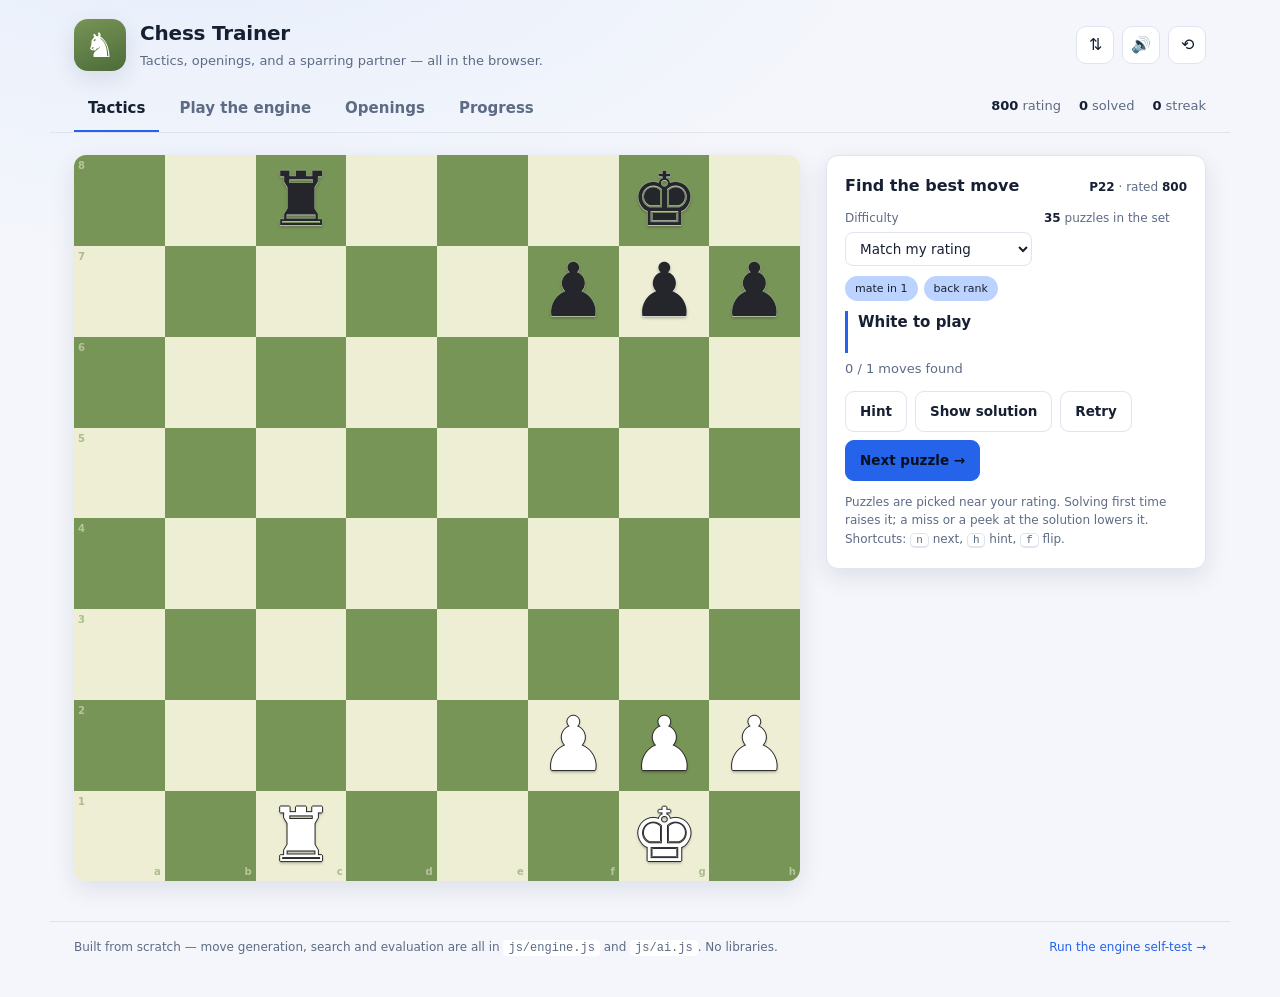
==== index.html @ a55cef51 "Chess Trainer: tactics, openings and an engine to play against A browser chess trainer written from " ====
<!doctype html>
<html lang="en">
<head>
<meta charset="utf-8">
<meta name="viewport" content="width=device-width, initial-scale=1">
<title>Chess Trainer — tactics, openings and a sparring partner</title>
<meta name="description" content="A browser chess trainer: rated tactics puzzles, an opening repertoire drill, and an engine to play against. No accounts, no server.">
<link rel="stylesheet" href="css/style.css">
<link rel="icon" href="data:image/svg+xml,<svg xmlns='http://www.w3.org/2000/svg' viewBox='0 0 100 100'><text y='.9em' font-size='90'>♞</text></svg>">
</head>
<body>

<header class="topbar">
  <div class="brand">
    <span class="brand-mark">♞</span>
    <div>
      <h1>Chess Trainer</h1>
      <p class="tagline">Tactics, openings, and a sparring partner — all in the browser.</p>
    </div>
  </div>
  <div class="topbar-actions">
    <button id="flip" class="icon-btn" title="Flip the board (f)" aria-label="Flip the board">⇅</button>
    <button id="sound" class="icon-btn" title="Toggle sound" aria-label="Toggle sound">🔊</button>
    <button id="reset" class="icon-btn danger" title="Reset all progress" aria-label="Reset all progress">⟲</button>
  </div>
</header>

<nav class="tabs" role="tablist">
  <button class="tab active" data-mode="puzzles" role="tab">Tactics</button>
  <button class="tab" data-mode="play" role="tab">Play the engine</button>
  <button class="tab" data-mode="openings" role="tab">Openings</button>
  <button class="tab" data-mode="stats" role="tab">Progress</button>
  <div class="quickstats">
    <span><b id="stat-rating">800</b> rating</span>
    <span><b id="stat-solved">0</b> solved</span>
    <span><b id="stat-streak">0</b> streak</span>
  </div>
</nav>

<main class="layout">

  <section class="board-col">
    <div class="board-wrap">
      <div id="eval" class="eval hidden" aria-hidden="true">
        <div class="eval-track"><div id="eval-fill" class="eval-fill"></div></div>
        <span id="eval-text" class="eval-text">0.0</span>
      </div>
      <div id="board"></div>
    </div>
  </section>

  <section class="side">

    <!-- ------------------------------------------------------------ TACTICS -->
    <div class="panel" data-mode="puzzles">
      <div class="panel-head">
        <h2>Find the best move</h2>
        <span class="meta"><b id="puzzle-id">—</b> · rated <b id="puzzle-rating">—</b></span>
      </div>
      <div class="controls">
        <label>Difficulty
          <select id="puzzle-band">
            <option value="auto">Match my rating</option>
            <option value="easy">Easy (under 1000)</option>
            <option value="medium">Medium (1000–1450)</option>
            <option value="hard">Hard (1450+)</option>
          </select>
        </label>
        <span class="meta pool-count"><b id="puzzle-count">0</b> puzzles in the set</span>
      </div>
      <div id="puzzle-themes" class="chips"></div>
      <p id="puzzle-status" class="status neutral">Loading…</p>
      <p class="sub" id="puzzle-progress"></p>
      <p id="puzzle-explain" class="explain hidden"></p>
      <div class="btn-row">
        <button id="puzzle-hint" class="btn">Hint</button>
        <button id="puzzle-solution" class="btn ghost">Show solution</button>
        <button id="puzzle-retry" class="btn ghost">Retry</button>
        <button id="puzzle-next" class="btn primary">Next puzzle →</button>
      </div>
      <p class="fineprint">Puzzles are picked near your rating. Solving first time raises it; a miss or a peek at
        the solution lowers it. Shortcuts: <kbd>n</kbd> next, <kbd>h</kbd> hint, <kbd>f</kbd> flip.</p>
    </div>

    <!-- --------------------------------------------------------------- PLAY -->
    <div class="panel hidden" data-mode="play">
      <div class="panel-head">
        <h2>Play a game</h2>
        <span class="meta">strength <b id="level-elo">~1000</b></span>
      </div>
      <div class="controls">
        <label>Play as
          <select id="play-color">
            <option value="w">White</option>
            <option value="b">Black</option>
            <option value="random">Random</option>
          </select>
        </label>
        <label>Level
          <select id="play-level"></select>
        </label>
      </div>
      <p id="play-status" class="status neutral">Press “New game”.</p>
      <div id="move-list" class="move-list"><div class="empty">No moves yet.</div></div>
      <div class="btn-row">
        <button id="play-hint" class="btn">Hint</button>
        <button id="play-undo" class="btn ghost">Take back</button>
        <button id="play-new" class="btn primary">New game</button>
      </div>
      <p class="fineprint">The engine searches with alpha-beta pruning and a quiescence search, so it will not
        hang pieces to a simple recapture. Lower levels deliberately pick slightly worse moves.</p>
    </div>

    <!-- ----------------------------------------------------------- OPENINGS -->
    <div class="panel hidden" data-mode="openings">
      <div class="panel-head">
        <h2>Drill an opening</h2>
        <span class="meta" id="opening-progress"></span>
      </div>
      <select id="opening-select" class="wide"></select>
      <p id="opening-blurb" class="sub"></p>
      <p id="opening-status" class="status neutral"></p>
      <p id="opening-note" class="explain hidden"></p>
      <div id="opening-line" class="line"></div>
      <div class="btn-row">
        <button id="opening-reveal" class="btn">Reveal move</button>
        <button id="opening-restart" class="btn primary">Restart line</button>
      </div>
      <p class="fineprint">You play one side; the main line answers automatically. Wrong moves are taken back so
        you never learn the mistake by muscle memory.</p>
    </div>

    <!-- -------------------------------------------------------------- STATS -->
    <div class="panel hidden" data-mode="stats">
      <div class="panel-head"><h2>Progress</h2></div>
      <div class="tiles">
        <div class="tile"><b id="s-rating">800</b><span>puzzle rating</span></div>
        <div class="tile"><b id="s-solved">0</b><span>solved</span></div>
        <div class="tile"><b id="s-accuracy">0%</b><span>first-try rate</span></div>
        <div class="tile"><b id="s-best">0</b><span>best streak</span></div>
        <div class="tile"><b id="s-attempts">0</b><span>attempts</span></div>
        <div class="tile"><b id="s-games">0</b><span>games played</span></div>
      </div>
      <h3>Rating over time</h3>
      <svg id="rating-chart" viewBox="0 0 600 130" preserveAspectRatio="none" class="chart"></svg>
      <h3>By theme</h3>
      <div id="theme-list" class="theme-list"></div>
      <h3>Openings</h3>
      <div id="opening-stats" class="theme-list"></div>
      <h3>Games vs the engine</h3>
      <p class="sub">Record: <b id="s-record">0W / 0D / 0L</b></p>
      <p class="fineprint">Everything is stored in this browser only (localStorage). Nothing is uploaded anywhere.</p>
    </div>

  </section>
</main>

<footer class="foot">
  <span>Built from scratch — move generation, search and evaluation are all in
    <code>js/engine.js</code> and <code>js/ai.js</code>. No libraries.</span>
  <a href="validate.html">Run the engine self-test →</a>
</footer>

<script src="js/engine.js"></script>
<script src="js/ai.js"></script>
<script src="js/puzzles.js"></script>
<script src="js/openings.js"></script>
<script src="js/board.js"></script>
<script src="js/app.js"></script>
</body>
</html>
---- css/style.css ----
/* Chess Trainer — one stylesheet, no framework. */

:root {
  --bg: #10141c;
  --bg-soft: #161c27;
  --panel: #1b2231;
  --line: #293246;
  --text: #e6ebf5;
  --muted: #94a1bb;
  --accent: #6ea8fe;
  --accent-dim: #2b4a7d;
  --good: #7bd88f;
  --bad: #ff8080;
  --sq-light: #edeed3;
  --sq-dark: #779556;
  --sq-sel: #f6f36c;
  --radius: 12px;
  --shadow: 0 10px 30px rgba(0, 0, 0, .35);
  color-scheme: dark;
}

@media (prefers-color-scheme: light) {
  :root {
    --bg: #f4f6fb;
    --bg-soft: #ffffff;
    --panel: #ffffff;
    --line: #dfe4ee;
    --text: #172033;
    --muted: #5d6b85;
    --accent: #2563eb;
    --accent-dim: #bcd2ff;
    --good: #1a8a45;
    --bad: #c0392b;
    --shadow: 0 8px 24px rgba(20, 30, 60, .10);
    color-scheme: light;
  }
}

* { box-sizing: border-box; }

body {
  margin: 0;
  background: radial-gradient(1200px 600px at 15% -10%, rgba(110, 168, 254, .10), transparent 60%), var(--bg);
  color: var(--text);
  font: 15px/1.55 system-ui, -apple-system, "Segoe UI", Roboto, Inter, Arial, sans-serif;
  min-height: 100vh;
}

/* ------------------------------------------------------------------ header */

.topbar {
  display: flex; align-items: center; justify-content: space-between;
  gap: 16px; padding: 18px 24px 10px; max-width: 1180px; margin: 0 auto;
}
.brand { display: flex; align-items: center; gap: 14px; }
.brand-mark {
  font-size: 34px; line-height: 1; width: 52px; height: 52px;
  display: grid; place-items: center; border-radius: 14px;
  background: linear-gradient(160deg, var(--sq-dark), #4d6b39);
  color: #fff; box-shadow: var(--shadow);
}
h1 { font-size: 20px; margin: 0; letter-spacing: -.01em; }
.tagline { margin: 2px 0 0; color: var(--muted); font-size: 13px; }

.topbar-actions { display: flex; gap: 8px; }
.icon-btn {
  width: 38px; height: 38px; border-radius: 10px; cursor: pointer;
  background: var(--panel); color: var(--text);
  border: 1px solid var(--line); font-size: 16px; line-height: 1;
  transition: transform .12s, border-color .12s, background .12s;
}
.icon-btn:hover { border-color: var(--accent); transform: translateY(-1px); }
.icon-btn.danger:hover { border-color: var(--bad); color: var(--bad); }

/* -------------------------------------------------------------------- tabs */

.tabs {
  display: flex; align-items: center; gap: 6px; flex-wrap: wrap;
  max-width: 1180px; margin: 0 auto; padding: 6px 24px 0;
  border-bottom: 1px solid var(--line);
}
.tab {
  appearance: none; border: 0; background: transparent; color: var(--muted);
  padding: 10px 14px; font: inherit; font-weight: 600; cursor: pointer;
  border-bottom: 2px solid transparent; border-radius: 8px 8px 0 0;
}
.tab:hover { color: var(--text); }
.tab.active { color: var(--text); border-bottom-color: var(--accent); }
.quickstats {
  margin-left: auto; display: flex; gap: 18px; color: var(--muted);
  font-size: 13px; padding-bottom: 8px;
}
.quickstats b { color: var(--text); font-variant-numeric: tabular-nums; }

/* ------------------------------------------------------------------ layout */

.layout {
  max-width: 1180px; margin: 0 auto; padding: 22px 24px 40px;
  display: grid; grid-template-columns: minmax(0, 1fr) 380px; gap: 26px; align-items: start;
}
@media (max-width: 900px) {
  .layout { grid-template-columns: 1fr; }
}

.board-wrap { display: flex; gap: 12px; align-items: stretch; }

/* ------------------------------------------------------------------- board */

.board { position: relative; flex: 1; }
.board-grid {
  display: grid;
  grid-template-columns: repeat(8, 1fr);
  grid-template-rows: repeat(8, 1fr);   /* without this the rows are content-sized and the squares are not square */
  aspect-ratio: 1 / 1;
  border-radius: var(--radius); overflow: hidden; box-shadow: var(--shadow);
  touch-action: none; user-select: none;
}
.sq { position: relative; display: grid; place-items: center; container-type: size; }
.sq.light { background: var(--sq-light); }
.sq.dark { background: var(--sq-dark); }

.coord {
  position: absolute; font-size: 10px; font-weight: 700; opacity: .55; pointer-events: none;
}
.coord.rank { top: 3px; left: 4px; }
.coord.file { bottom: 2px; right: 4px; }
.sq.light .coord { color: var(--sq-dark); }
.sq.dark .coord { color: var(--sq-light); }

.piece {
  font-size: clamp(24px, 6.5vw, 56px);   /* fallback; the square sizes it properly below */
  line-height: 1; cursor: grab; user-select: none;
  will-change: transform;
}
@supports (font-size: 1cqh) {
  .board-grid .piece { font-size: 82cqh; }
}
.board-grid .piece { position: relative; z-index: 2; }
.piece.white { color: #fff; text-shadow: 0 0 1px #2b2b2b, 0 1px 0 #2b2b2b, 1px 0 0 #2b2b2b, -1px 0 0 #2b2b2b, 0 -1px 0 #2b2b2b, 0 2px 3px rgba(0,0,0,.35); }
.piece.black { color: #24262b; text-shadow: 0 0 1px #f0f0f0, 0 1px 0 rgba(255,255,255,.5), 0 2px 3px rgba(0,0,0,.3); }
.piece.dragging { z-index: 20; cursor: grabbing; transform-origin: center; }

.sq.last-from::after, .sq.last-to::after {
  content: ''; position: absolute; inset: 0; background: rgba(246, 243, 108, .38); pointer-events: none;
}
.sq.selected::after {
  content: ''; position: absolute; inset: 0; background: rgba(246, 243, 108, .55); pointer-events: none;
}
.sq.target::before {
  content: ''; position: absolute; width: 28%; height: 28%; border-radius: 50%;
  background: rgba(20, 20, 20, .26); pointer-events: none; z-index: 1;
}
.sq.target-capture::before {
  content: ''; position: absolute; inset: 6%; border-radius: 50%;
  border: 5px solid rgba(20, 20, 20, .26); pointer-events: none; z-index: 1;
}
.sq.check::after {
  content: ''; position: absolute; inset: 0; pointer-events: none;
  background: radial-gradient(circle, rgba(255, 60, 60, .85), rgba(255, 60, 60, .25) 55%, transparent 72%);
}
.sq.flash-good::after {
  content: ''; position: absolute; inset: 0; pointer-events: none;
  background: rgba(123, 216, 143, .6); animation: fade .7s ease-out forwards;
}
.sq.flash-bad::after {
  content: ''; position: absolute; inset: 0; pointer-events: none;
  background: rgba(255, 90, 90, .65); animation: fade .7s ease-out forwards;
}
@keyframes fade { from { opacity: 1; } to { opacity: 0; } }

/* promotion picker */
.promo-overlay {
  position: absolute; inset: 0; background: rgba(8, 11, 18, .72);
  display: grid; place-items: center; border-radius: var(--radius); z-index: 30;
}
.promo-overlay.hidden { display: none; }
.promo-card {
  background: var(--panel); border: 1px solid var(--line); border-radius: 14px;
  padding: 14px 18px; box-shadow: var(--shadow); text-align: center;
}
.promo-label { font-size: 13px; color: var(--muted); margin-bottom: 6px; }
.promo-row { display: flex; gap: 6px; }
.promo-btn {
  width: 56px; height: 56px; font-size: 40px; line-height: 1;
  background: var(--bg-soft); border: 1px solid var(--line); border-radius: 10px; cursor: pointer;
}
.promo-btn:hover { border-color: var(--accent); }

/* eval bar */
.eval { display: flex; flex-direction: column; align-items: center; gap: 6px; width: 26px; }
.eval.hidden { display: none; }
.eval-track {
  flex: 1; width: 14px; border-radius: 8px; overflow: hidden;
  background: #2a2f3a; display: flex; align-items: flex-end; border: 1px solid var(--line);
}
.eval-fill { width: 100%; background: linear-gradient(180deg, #f4f6fb, #cfd6e4); height: 50%; transition: height .3s ease; }
.eval-text { font-size: 11px; color: var(--muted); font-variant-numeric: tabular-nums; }

/* ------------------------------------------------------------------ panels */

.side { display: flex; flex-direction: column; gap: 16px; }
.panel {
  background: var(--panel); border: 1px solid var(--line); border-radius: var(--radius);
  padding: 18px; box-shadow: var(--shadow);
}
.panel.hidden, .hidden { display: none; }
.panel-head { display: flex; align-items: baseline; justify-content: space-between; gap: 10px; margin-bottom: 10px; }
.panel h2 { font-size: 16px; margin: 0; }
.panel h3 { font-size: 13px; margin: 18px 0 8px; color: var(--muted); text-transform: uppercase; letter-spacing: .06em; }
.meta { font-size: 12px; color: var(--muted); }
.meta b { color: var(--text); }

.chips { display: flex; flex-wrap: wrap; gap: 6px; margin-bottom: 10px; }
.chip {
  font-size: 11px; padding: 3px 9px; border-radius: 999px;
  background: var(--accent-dim); color: var(--text); border: 1px solid transparent;
}

.status {
  margin: 0 0 6px; font-weight: 600; min-height: 42px;
  border-left: 3px solid var(--line); padding-left: 10px;
}
.status.good { border-left-color: var(--good); color: var(--good); }
.status.bad { border-left-color: var(--bad); color: var(--bad); }
.status.neutral { border-left-color: var(--accent); }

.sub { color: var(--muted); font-size: 13px; margin: 4px 0; }
.explain {
  background: var(--bg-soft); border: 1px solid var(--line); border-radius: 10px;
  padding: 10px 12px; font-size: 13.5px; color: var(--text); margin: 10px 0;
}
.fineprint { color: var(--muted); font-size: 12px; margin: 12px 0 0; }
kbd {
  background: var(--bg-soft); border: 1px solid var(--line); border-bottom-width: 2px;
  border-radius: 5px; padding: 0 5px; font: 11px/1.6 ui-monospace, Menlo, Consolas, monospace;
}

.btn-row { display: flex; flex-wrap: wrap; gap: 8px; margin-top: 12px; }
.btn {
  appearance: none; cursor: pointer; font: inherit; font-weight: 600; font-size: 13.5px;
  padding: 9px 14px; border-radius: 9px;
  background: var(--bg-soft); color: var(--text); border: 1px solid var(--line);
  transition: transform .1s, border-color .12s, background .12s;
}
.btn:hover:not(:disabled) { border-color: var(--accent); transform: translateY(-1px); }
.btn:disabled { opacity: .45; cursor: not-allowed; }
.btn.primary { background: var(--accent); border-color: var(--accent); color: #06101f; }
.btn.primary:hover { filter: brightness(1.08); }
.btn.ghost { background: transparent; }

.controls { display: flex; gap: 12px; flex-wrap: wrap; margin-bottom: 10px; }
.controls label { font-size: 12px; color: var(--muted); display: flex; flex-direction: column; gap: 4px; }
select {
  font: inherit; font-size: 13.5px; padding: 7px 10px; border-radius: 8px;
  background: var(--bg-soft); color: var(--text); border: 1px solid var(--line);
}
select.wide { width: 100%; margin-bottom: 10px; }

/* move list */
.move-list {
  max-height: 190px; overflow-y: auto; background: var(--bg-soft);
  border: 1px solid var(--line); border-radius: 10px; padding: 8px 10px;
  font: 13px/1.7 ui-monospace, Menlo, Consolas, monospace;
}
.move-row { display: grid; grid-template-columns: 34px 1fr 1fr; gap: 4px; }
.move-row .num { color: var(--muted); }
.empty { color: var(--muted); font-family: inherit; font-size: 13px; }

/* opening line */
.line {
  background: var(--bg-soft); border: 1px solid var(--line); border-radius: 10px;
  padding: 10px 12px; font: 13px/2 ui-monospace, Menlo, Consolas, monospace;
  display: flex; flex-wrap: wrap; gap: 4px 8px; margin-top: 10px;
}
.line .num { color: var(--muted); }
.line .san { color: var(--muted); }
.line .san.done { color: var(--text); }
.line .san.next { color: var(--accent); border-bottom: 2px solid var(--accent); }

/* stats */
.tiles { display: grid; grid-template-columns: repeat(3, 1fr); gap: 8px; }
.tile {
  background: var(--bg-soft); border: 1px solid var(--line); border-radius: 10px;
  padding: 10px; text-align: center;
}
.tile b { display: block; font-size: 20px; font-variant-numeric: tabular-nums; }
.tile span { font-size: 11px; color: var(--muted); }

.chart { width: 100%; height: 130px; background: var(--bg-soft); border: 1px solid var(--line); border-radius: 10px; }
.spark-line { fill: none; stroke: var(--accent); stroke-width: 2; stroke-linejoin: round; }
.spark-area { fill: rgba(110, 168, 254, .16); stroke: none; }
.chart-empty { fill: var(--muted); font-size: 13px; font-family: inherit; }

.theme-list { display: flex; flex-direction: column; gap: 6px; }
.theme-row { display: grid; grid-template-columns: 1fr 90px auto; gap: 10px; align-items: center; font-size: 12.5px; }
.theme-name { color: var(--text); }
.theme-num { color: var(--muted); font-variant-numeric: tabular-nums; }
.bar { height: 6px; background: var(--line); border-radius: 999px; overflow: hidden; }
.bar-fill { display: block; height: 100%; background: var(--good); }

/* ------------------------------------------------------------------ footer */

.foot {
  max-width: 1180px; margin: 0 auto; padding: 0 24px 40px;
  display: flex; justify-content: space-between; gap: 16px; flex-wrap: wrap;
  color: var(--muted); font-size: 12px; border-top: 1px solid var(--line); padding-top: 16px;
}
.foot code { background: var(--bg-soft); padding: 1px 5px; border-radius: 4px; }
.foot a { color: var(--accent); text-decoration: none; }
.foot a:hover { text-decoration: underline; }

/* ------------------------------------------------------------ self-test page */

.test-page { max-width: 900px; margin: 0 auto; padding: 30px 24px 60px; }
.test-row {
  display: grid; grid-template-columns: 28px 1fr auto; gap: 10px; align-items: baseline;
  padding: 7px 0; border-bottom: 1px solid var(--line);
  font: 13px/1.5 ui-monospace, Menlo, Consolas, monospace;
}
.test-row .mark { font-size: 15px; }
.test-row.pass .mark { color: var(--good); }
.test-row.fail .mark { color: var(--bad); }
.test-row.fail { background: rgba(255, 128, 128, .08); }
.test-summary { font-size: 16px; font-weight: 700; margin: 18px 0; }
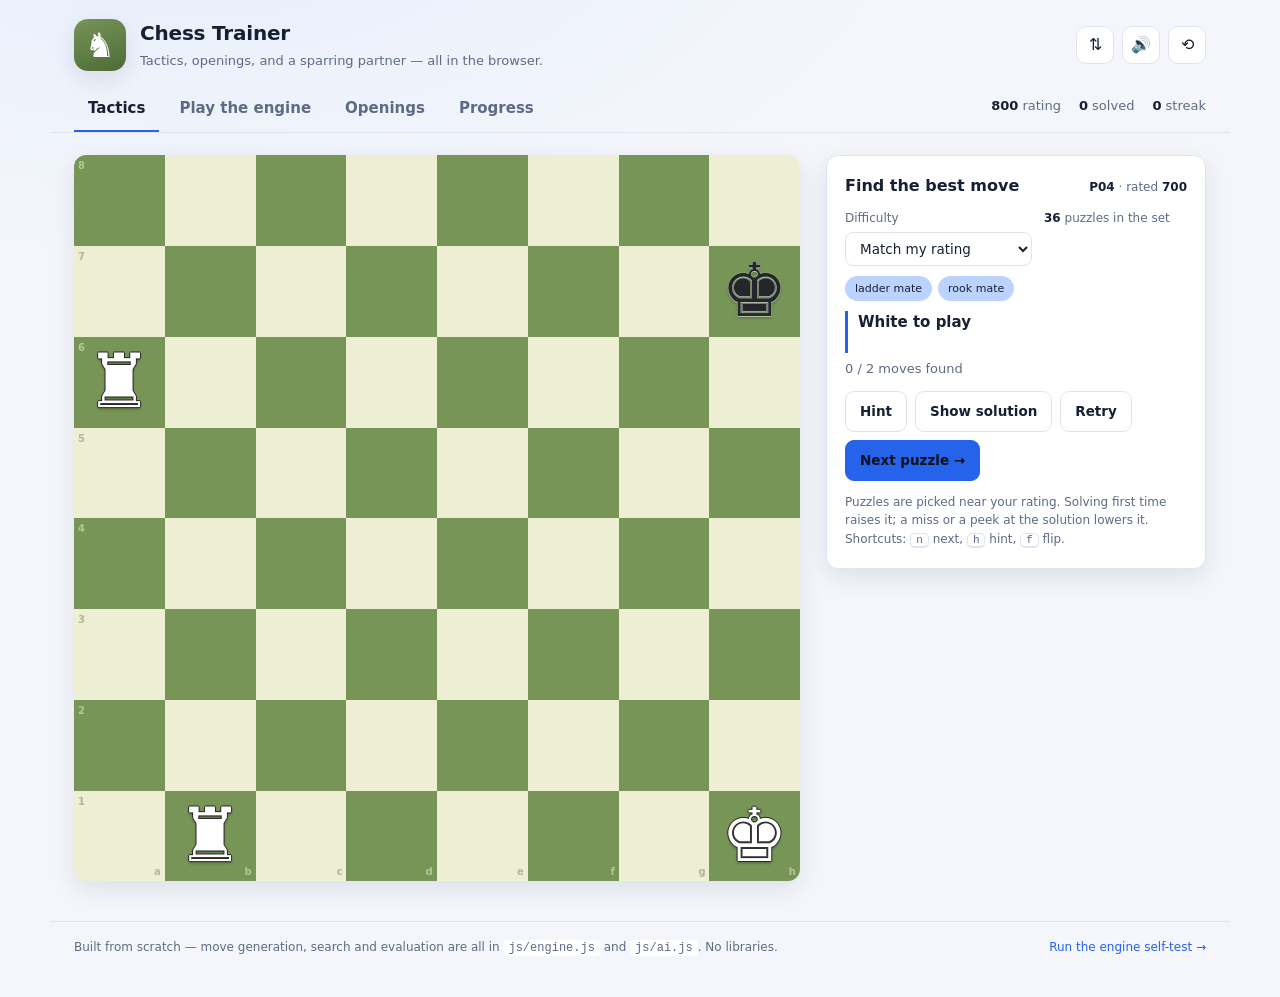
==== commit 73a935b3: "Check positions are reachable and solutions are unique; add master games Two more bug classes the va" ====
--- a/index.html
+++ b/index.html
@@ -69,6 +69,7 @@
         <span class="meta pool-count"><b id="puzzle-count">0</b> puzzles in the set</span>
       </div>
       <div id="puzzle-themes" class="chips"></div>
+      <p id="puzzle-game" class="source hidden"></p>
       <p id="puzzle-status" class="status neutral">Loading…</p>
       <p class="sub" id="puzzle-progress"></p>
       <p id="puzzle-explain" class="explain hidden"></p>
--- a/css/style.css
+++ b/css/style.css
@@ -225,6 +225,10 @@
 .status.neutral { border-left-color: var(--accent); }
 
 .sub { color: var(--muted); font-size: 13px; margin: 4px 0; }
+.source {
+  color: var(--muted); font-size: 12.5px; font-style: italic;
+  margin: 0 0 10px; padding-left: 10px; border-left: 2px solid var(--accent-dim);
+}
 .explain {
   background: var(--bg-soft); border: 1px solid var(--line); border-radius: 10px;
   padding: 10px 12px; font-size: 13.5px; color: var(--text); margin: 10px 0;
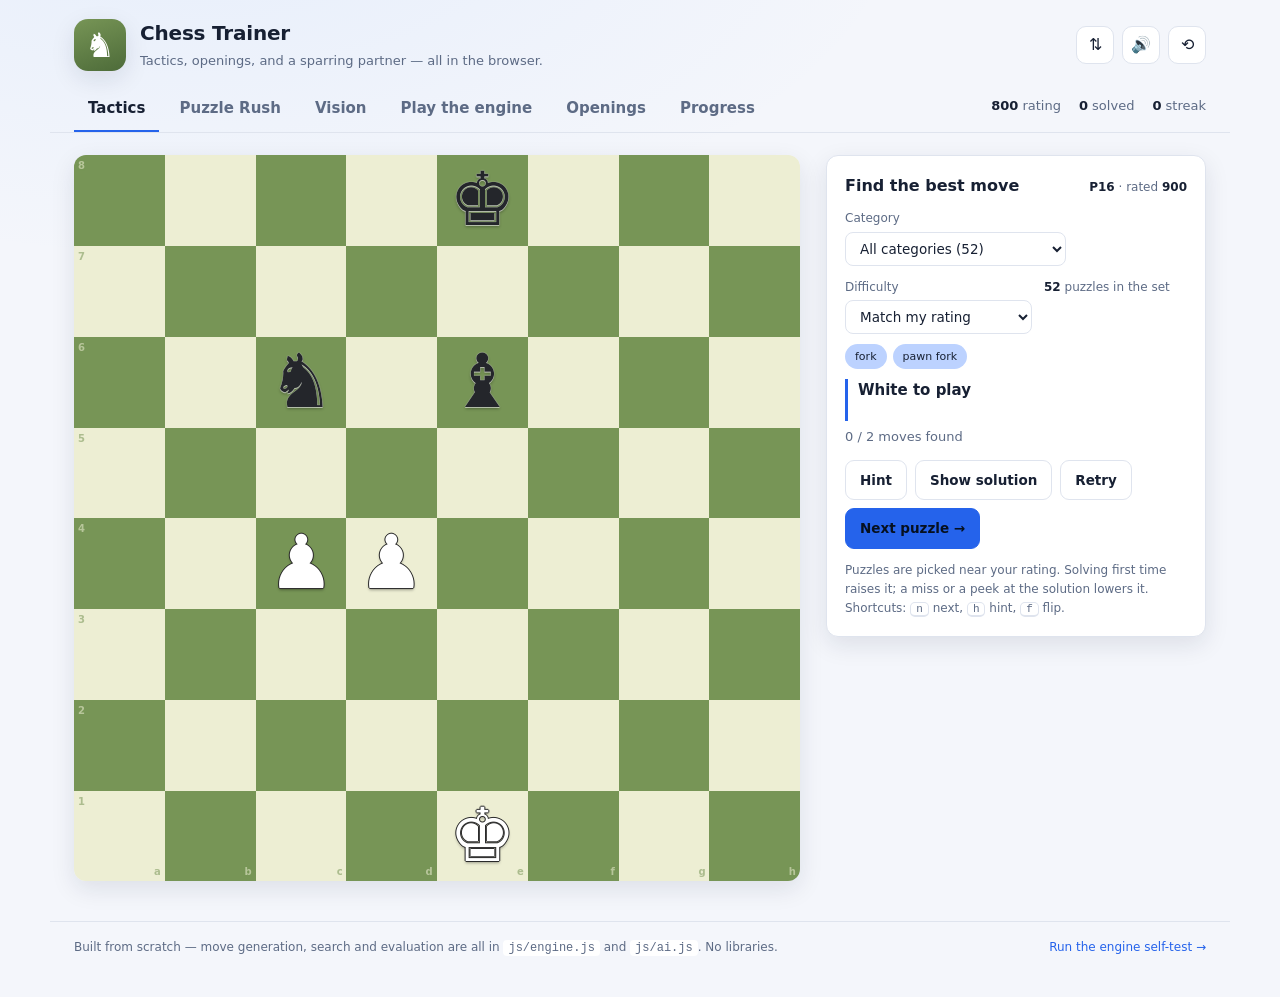
==== commit 37f0eb70: "Add categories, 17 puzzles, Puzzle Rush and Board Vision Puzzles are now sorted into nine browsable " ====
--- a/index.html
+++ b/index.html
@@ -27,6 +27,8 @@
 
 <nav class="tabs" role="tablist">
   <button class="tab active" data-mode="puzzles" role="tab">Tactics</button>
+  <button class="tab" data-mode="rush" role="tab">Puzzle Rush</button>
+  <button class="tab" data-mode="vision" role="tab">Vision</button>
   <button class="tab" data-mode="play" role="tab">Play the engine</button>
   <button class="tab" data-mode="openings" role="tab">Openings</button>
   <button class="tab" data-mode="stats" role="tab">Progress</button>
@@ -58,6 +60,9 @@
         <span class="meta"><b id="puzzle-id">—</b> · rated <b id="puzzle-rating">—</b></span>
       </div>
       <div class="controls">
+        <label>Category
+          <select id="puzzle-category"></select>
+        </label>
         <label>Difficulty
           <select id="puzzle-band">
             <option value="auto">Match my rating</option>
@@ -81,6 +86,58 @@
       </div>
       <p class="fineprint">Puzzles are picked near your rating. Solving first time raises it; a miss or a peek at
         the solution lowers it. Shortcuts: <kbd>n</kbd> next, <kbd>h</kbd> hint, <kbd>f</kbd> flip.</p>
+    </div>
+
+    <!-- --------------------------------------------------------- PUZZLE RUSH -->
+    <div class="panel hidden" data-mode="rush">
+      <div class="panel-head">
+        <h2>Puzzle Rush</h2>
+        <span class="meta">best <b id="rush-best">0</b></span>
+      </div>
+      <div class="scoreboard">
+        <div class="score-cell"><b id="rush-timer">3:00</b><span>left</span></div>
+        <div class="score-cell"><b id="rush-solved">0</b><span>solved</span></div>
+        <div class="score-cell"><b id="rush-strikes" class="strikes"></b><span>strikes</span></div>
+      </div>
+      <p id="rush-status" class="status neutral">Three minutes, three strikes.</p>
+      <p id="rush-result" class="explain hidden"></p>
+      <div class="btn-row">
+        <button id="rush-start" class="btn primary">Start a run</button>
+      </div>
+      <p class="fineprint">Puzzles come at you easiest first and get harder as you go. A wrong
+        move costs a strike and moves you on — there is no second try. Three strikes or three
+        minutes, whichever comes first.</p>
+    </div>
+
+    <!-- ------------------------------------------------------------- VISION -->
+    <div class="panel hidden" data-mode="vision">
+      <div class="panel-head">
+        <h2>Board Vision</h2>
+        <span class="meta">best <b id="vision-best">0</b></span>
+      </div>
+      <div class="controls">
+        <label>Play as
+          <select id="vision-side">
+            <option value="w">White</option>
+            <option value="b">Black</option>
+            <option value="random">Random</option>
+          </select>
+        </label>
+      </div>
+      <div class="scoreboard">
+        <div class="score-cell"><b id="vision-timer">0:30</b><span>left</span></div>
+        <div class="score-cell"><b id="vision-target" class="target">—</b><span>find this</span></div>
+        <div class="score-cell"><b id="vision-score">0</b><span>found</span></div>
+      </div>
+      <p id="vision-status" class="status neutral">Find the square before the clock runs out.</p>
+      <p id="vision-result" class="explain hidden"></p>
+      <div class="btn-row">
+        <button id="vision-start" class="btn primary">Start</button>
+      </div>
+      <p class="fineprint">Thirty seconds to click as many named squares as you can, with the
+        coordinates hidden. Knowing where g6 is without counting is the single cheapest way to
+        speed up your calculation. Try it from Black's side too — that is the half most players
+        never practise.</p>
     </div>
 
     <!-- --------------------------------------------------------------- PLAY -->
@@ -141,9 +198,13 @@
         <div class="tile"><b id="s-best">0</b><span>best streak</span></div>
         <div class="tile"><b id="s-attempts">0</b><span>attempts</span></div>
         <div class="tile"><b id="s-games">0</b><span>games played</span></div>
+        <div class="tile"><b id="s-rush">0</b><span>rush best</span></div>
+        <div class="tile"><b id="s-vision">0</b><span>vision best</span></div>
       </div>
       <h3>Rating over time</h3>
       <svg id="rating-chart" viewBox="0 0 600 130" preserveAspectRatio="none" class="chart"></svg>
+      <h3>By category</h3>
+      <div id="category-list" class="theme-list"></div>
       <h3>By theme</h3>
       <div id="theme-list" class="theme-list"></div>
       <h3>Openings</h3>
--- a/css/style.css
+++ b/css/style.css
@@ -168,6 +168,23 @@
 }
 @keyframes fade { from { opacity: 1; } to { opacity: 0; } }
 
+/* the vision trainer hides the edge labels — they would give the answer away */
+.board.vision .coord { display: none; }
+.board.vision .sq { cursor: pointer; }
+
+/* minigame scoreboards */
+.scoreboard { display: grid; grid-template-columns: repeat(3, 1fr); gap: 8px; margin-bottom: 12px; }
+.score-cell {
+  background: var(--bg-soft); border: 1px solid var(--line); border-radius: 10px;
+  padding: 10px 8px; text-align: center;
+}
+.score-cell b { display: block; font-size: 22px; font-variant-numeric: tabular-nums; line-height: 1.2; }
+.score-cell span { font-size: 11px; color: var(--muted); }
+.score-cell .target { font-size: 26px; letter-spacing: .04em; color: var(--accent); }
+.strikes { display: flex; justify-content: center; gap: 6px; font-size: 20px; }
+.strike { color: var(--muted); }
+.strike.used { color: var(--bad); }
+
 /* promotion picker */
 .promo-overlay {
   position: absolute; inset: 0; background: rgba(8, 11, 18, .72);
